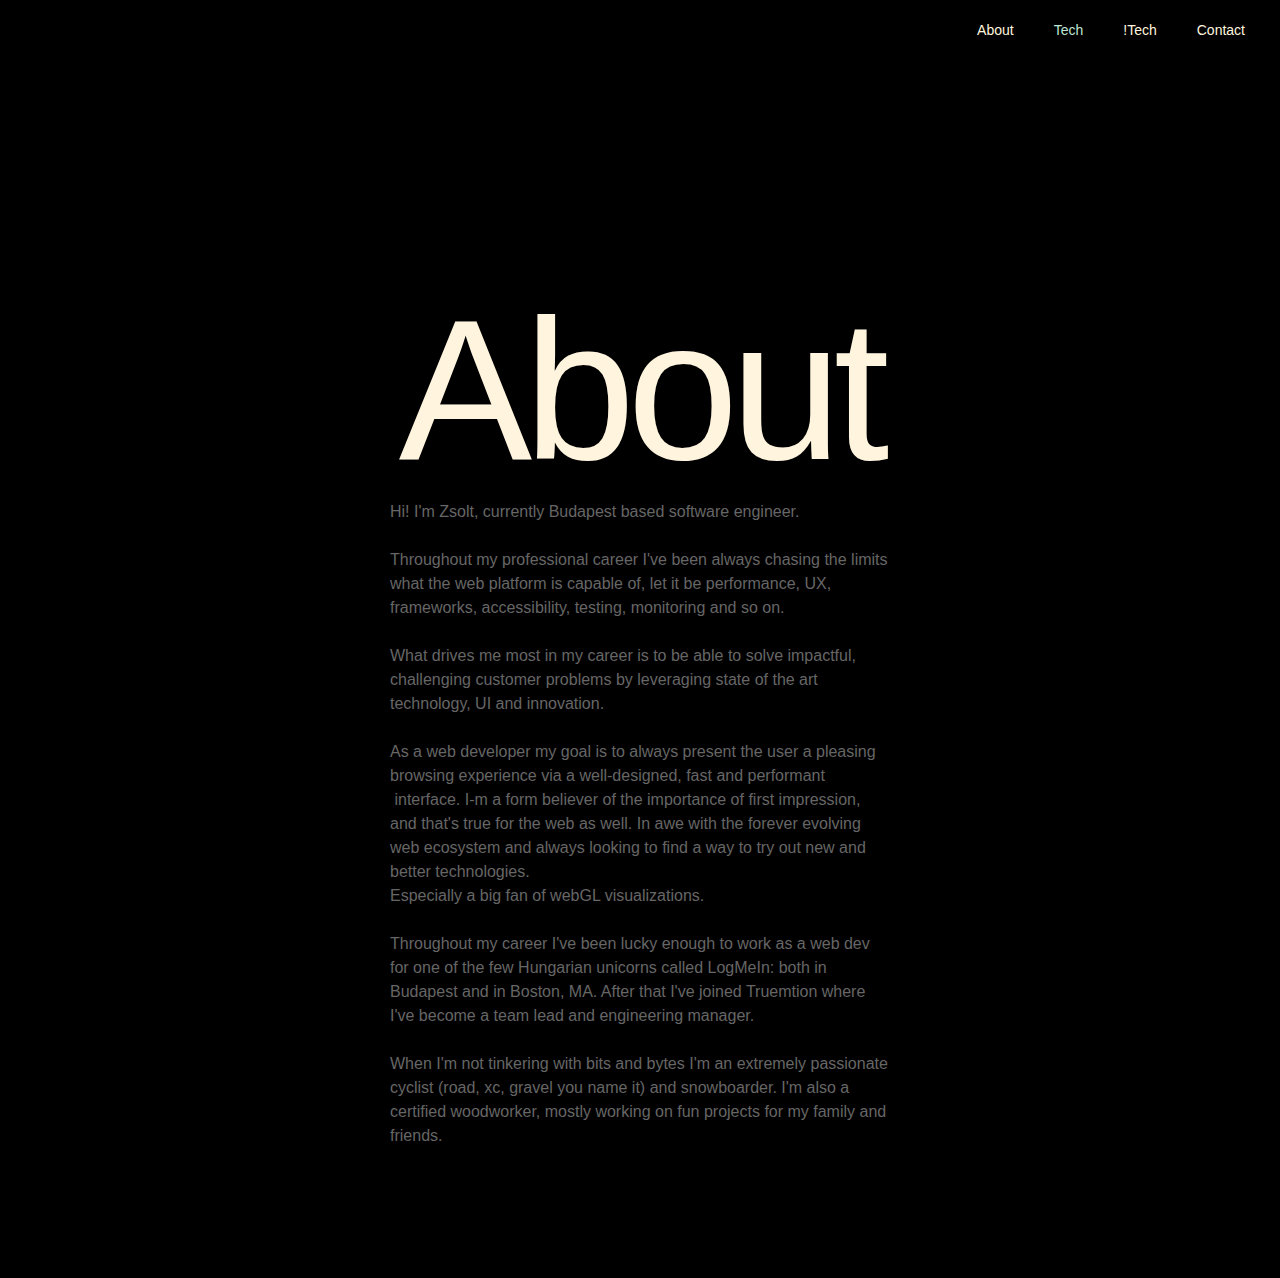
==== about.html @ 5cfe5248 "content" ====
<!DOCTYPE html>
<!-- This site was created in Webflow. https://webflow.com -->
<!-- Last Published: Mon Nov 04 2024 14:05:42 GMT+0000 (Coordinated Universal Time) -->
<html data-wf-domain="zsolts-black-personal-site.webflow.io" data-wf-page="67276e4643da26bbce2de077"
    data-wf-site="67265bb2a36089913574e740" data-wf-status="1">

<head>
    <meta charset="utf-8" />
    <title>About</title>
    <meta content="About" property="og:title" />
    <meta content="About" property="twitter:title" />
    <meta content="width=device-width, initial-scale=1" name="viewport" />
    <meta content="Webflow" name="generator" />
    <link
        href="theme.css"
        rel="stylesheet" type="text/css" />
    <link href="https://fonts.googleapis.com" rel="preconnect" />
    <link href="https://fonts.gstatic.com" rel="preconnect" crossorigin="anonymous" />
    <script src="https://ajax.googleapis.com/ajax/libs/webfont/1.6.26/webfont.js" type="text/javascript"></script>
    <script type="text/javascript">
        WebFont.load({
            google: {
                families: ["Inconsolata:400,700", "Inter Tight:300,regular,500,600"]
            }
        });
    </script>
    <script type="text/javascript">
        !function (o, c) {
            var n = c.documentElement
                , t = " w-mod-";
            n.className += t + "js",
                ("ontouchstart" in o || o.DocumentTouch && c instanceof DocumentTouch) && (n.className += t + "touch")
        }(window, document);
    </script>
    <link href="https://cdn.prod.website-files.com/img/favicon.ico" rel="shortcut icon" type="image/x-icon" />
    <link href="https://cdn.prod.website-files.com/img/webclip.png" rel="apple-touch-icon" />
</head>

<body>
    <div data-animation="default" data-collapse="medium" data-duration="400" data-easing="ease" data-easing2="ease" role="banner" class="navbar w-nav"><div class="container-2 w-container"><nav role="navigation" class="w-nav-menu"><a href="#" data-w-id="566cbe92-9543-9ced-d136-b5803b75e22c" class="nav-link w-nav-link" style="max-width: 1410px;">About</a><a href="/tech" aria-current="page" class="nav-link-2 w-nav-link w--current" style="max-width: 1410px;">Tech</a><a href="#" class="nav-link-3 w-nav-link" style="max-width: 1410px;">!Tech</a><a href="#" class="nav-link-3 w-nav-link" style="max-width: 1410px;">Contact</a></nav><div class="w-nav-button" style="-webkit-user-select: text;" aria-label="menu" role="button" tabindex="0" aria-controls="w-nav-overlay-0" aria-haspopup="menu" aria-expanded="false"><div class="w-icon-nav-menu"></div></div><a href="#" class="brand w-nav-brand"><img src="https://cdn.prod.website-files.com/67265bb2a36089913574e740/672b4b4c0e4aa3471f6d81cc_logo_tr_4.png" loading="lazy" alt="" class="image"></a></div><div class="w-nav-overlay" data-wf-ignore="" id="w-nav-overlay-0"></div></div>
    <section class="section"><div class="w-layout-blockcontainer w-container"><div class="sectionbg"><img src="https://cdn.prod.website-files.com/67265bb2a36089913574e740/672ddfc031fd93759e550e2f_me1.jpg" loading="lazy" width="627" sizes="(max-width: 767px) 100vw, 627px" alt="" srcset="https://cdn.prod.website-files.com/67265bb2a36089913574e740/672ddfc031fd93759e550e2f_me1-p-500.jpg 500w, https://cdn.prod.website-files.com/67265bb2a36089913574e740/672ddfc031fd93759e550e2f_me1-p-800.jpg 800w, https://cdn.prod.website-files.com/67265bb2a36089913574e740/672ddfc031fd93759e550e2f_me1-p-1080.jpg 1080w, https://cdn.prod.website-files.com/67265bb2a36089913574e740/672ddfc031fd93759e550e2f_me1-p-1600.jpg 1600w, https://cdn.prod.website-files.com/67265bb2a36089913574e740/672ddfc031fd93759e550e2f_me1-p-2000.jpg 2000w, https://cdn.prod.website-files.com/67265bb2a36089913574e740/672ddfc031fd93759e550e2f_me1.jpg 2188w" class="image-2"></div></div><h1 class="heading-4">About </h1><div class="w-layout-blockcontainer container-3 w-container"><p class="techdesc wide">Hi! I'm Zsolt, currently Budapest based software engineer.<br><br>Throughout my professional career I've been always chasing the limits what the web platform is capable of, let it be performance, UX, frameworks, accessibility, testing, monitoring and so on. <br><br>What drives me most in my career is to be able to solve impactful, challenging customer problems by leveraging state of the art technology, UI and innovation. <br><br>As a web developer my goal is to always present the user a pleasing browsing experience via a well-designed, fast and performant &nbsp;interface. I-m a form believer of the importance of first impression, and that's true for the web as well. In awe with the forever evolving web ecosystem and always looking to find a way to try out new and better technologies.<br><span>Especially a big fan of webGL visualizations.</span><br><br>Throughout my career I've been lucky enough to work as a web dev for one of the few Hungarian unicorns called LogMeIn: both in Budapest and in Boston, MA. After that I've joined Truemtion where I've become a team lead and engineering manager. <br><br>When I'm not tinkering with bits and bytes I'm an extremely passionate cyclist (road, xc, gravel you name it) and snowboarder. I'm also a certified woodworker, mostly working on fun projects for my family and friends.</p></div></section>
    <script src="https://d3e54v103j8qbb.cloudfront.net/js/jquery-3.5.1.min.dc5e7f18c8.js?site=67265bb2a36089913574e740"
        type="text/javascript" integrity="sha256-9/aliU8dGd2tb6OSsuzixeV4y/faTqgFtohetphbbj0="
        crossorigin="anonymous"></script>
    <script src="https://cdn.prod.website-files.com/67265bb2a36089913574e740/js/webflow.f85502bcb.js"
        type="text/javascript"></script>
</body>
<style>
    .w-webflow-badge {
        display: None !important;
        visibility: hidden !important;
    }
</style>

</html>
---- theme.css ----
html {
  -webkit-text-size-adjust: 100%;
  -ms-text-size-adjust: 100%;
  font-family: sans-serif;
}

body {
  margin: 0;
}

article, aside, details, figcaption, figure, footer, header, hgroup, main, menu, nav, section, summary {
  display: block;
}

audio, canvas, progress, video {
  vertical-align: baseline;
  display: inline-block;
}

audio:not([controls]) {
  height: 0;
  display: none;
}

[hidden], template {
  display: none;
}

a {
  background-color: #0000;
}

a:active, a:hover {
  outline: 0;
}

abbr[title] {
  border-bottom: 1px dotted;
}

b, strong {
  font-weight: bold;
}

dfn {
  font-style: italic;
}

h1 {
  margin: .67em 0;
  font-size: 2em;
}

mark {
  color: #000;
  background: #ff0;
}

small {
  font-size: 80%;
}

sub, sup {
  vertical-align: baseline;
  font-size: 75%;
  line-height: 0;
  position: relative;
}

sup {
  top: -.5em;
}

sub {
  bottom: -.25em;
}

img {
  border: 0;
}

svg:not(:root) {
  overflow: hidden;
}

hr {
  box-sizing: content-box;
  height: 0;
}

pre {
  overflow: auto;
}

code, kbd, pre, samp {
  font-family: monospace;
  font-size: 1em;
}

button, input, optgroup, select, textarea {
  color: inherit;
  font: inherit;
  margin: 0;
}

button {
  overflow: visible;
}

button, select {
  text-transform: none;
}

button, html input[type="button"], input[type="reset"] {
  -webkit-appearance: button;
  cursor: pointer;
}

button[disabled], html input[disabled] {
  cursor: default;
}

button::-moz-focus-inner, input::-moz-focus-inner {
  border: 0;
  padding: 0;
}

input {
  line-height: normal;
}

input[type="checkbox"], input[type="radio"] {
  box-sizing: border-box;
  padding: 0;
}

input[type="number"]::-webkit-inner-spin-button, input[type="number"]::-webkit-outer-spin-button {
  height: auto;
}

input[type="search"] {
  -webkit-appearance: none;
}

input[type="search"]::-webkit-search-cancel-button, input[type="search"]::-webkit-search-decoration {
  -webkit-appearance: none;
}

legend {
  border: 0;
  padding: 0;
}

textarea {
  overflow: auto;
}

optgroup {
  font-weight: bold;
}

table {
  border-collapse: collapse;
  border-spacing: 0;
}

td, th {
  padding: 0;
}

@font-face {
  font-family: webflow-icons;
  src: url("[data-uri]") format("truetype");
  font-weight: normal;
  font-style: normal;
}

[class^="w-icon-"], [class*=" w-icon-"] {
  speak: none;
  font-variant: normal;
  text-transform: none;
  -webkit-font-smoothing: antialiased;
  -moz-osx-font-smoothing: grayscale;
  font-style: normal;
  font-weight: normal;
  line-height: 1;
  font-family: webflow-icons !important;
}

.w-icon-slider-right:before {
  content: "";
}

.w-icon-slider-left:before {
  content: "";
}

.w-icon-nav-menu:before {
  content: "";
}

.w-icon-arrow-down:before, .w-icon-dropdown-toggle:before {
  content: "";
}

.w-icon-file-upload-remove:before {
  content: "";
}

.w-icon-file-upload-icon:before {
  content: "";
}

* {
  box-sizing: border-box;
}

html {
  height: 100%;
}

body {
  color: #333;
  background-color: #fff;
  min-height: 100%;
  margin: 0;
  font-family: Arial, sans-serif;
  font-size: 14px;
  line-height: 20px;
}

img {
  vertical-align: middle;
  max-width: 100%;
  display: inline-block;
}

html.w-mod-touch * {
  background-attachment: scroll !important;
}

.w-block {
  display: block;
}

.w-inline-block {
  max-width: 100%;
  display: inline-block;
}

.w-clearfix:before, .w-clearfix:after {
  content: " ";
  grid-area: 1 / 1 / 2 / 2;
  display: table;
}

.w-clearfix:after {
  clear: both;
}

.w-hidden {
  display: none;
}

.w-button {
  color: #fff;
  line-height: inherit;
  cursor: pointer;
  background-color: #3898ec;
  border: 0;
  border-radius: 0;
  padding: 9px 15px;
  text-decoration: none;
  display: inline-block;
}

input.w-button {
  -webkit-appearance: button;
}

html[data-w-dynpage] [data-w-cloak] {
  color: #0000 !important;
}

.w-code-block {
  margin: unset;
}

pre.w-code-block code {
  all: inherit;
}

.w-optimization {
  display: contents;
}

.w-webflow-badge, .w-webflow-badge * {
  z-index: auto;
  visibility: visible;
  box-sizing: border-box;
  float: none;
  clear: none;
  box-shadow: none;
  opacity: 1;
  direction: ltr;
  font-family: inherit;
  font-weight: inherit;
  color: inherit;
  font-size: inherit;
  line-height: inherit;
  font-style: inherit;
  font-variant: inherit;
  text-align: inherit;
  letter-spacing: inherit;
  -webkit-text-decoration: inherit;
  text-decoration: inherit;
  text-indent: 0;
  text-transform: inherit;
  text-shadow: none;
  font-smoothing: auto;
  vertical-align: baseline;
  cursor: inherit;
  white-space: inherit;
  word-break: normal;
  word-spacing: normal;
  word-wrap: normal;
  background: none;
  border: 0 #0000;
  border-radius: 0;
  width: auto;
  min-width: 0;
  max-width: none;
  height: auto;
  min-height: 0;
  max-height: none;
  margin: 0;
  padding: 0;
  list-style-type: disc;
  transition: none;
  display: block;
  position: static;
  inset: auto;
  overflow: visible;
  transform: none;
}

.w-webflow-badge {
  white-space: nowrap;
  cursor: pointer;
  box-shadow: 0 0 0 1px #0000001a, 0 1px 3px #0000001a;
  visibility: visible !important;
  z-index: 2147483647 !important;
  color: #aaadb0 !important;
  opacity: 1 !important;
  background-color: #fff !important;
  border-radius: 3px !important;
  width: auto !important;
  height: auto !important;
  margin: 0 !important;
  padding: 6px !important;
  font-size: 12px !important;
  line-height: 14px !important;
  text-decoration: none !important;
  display: inline-block !important;
  position: fixed !important;
  inset: auto 12px 12px auto !important;
  overflow: visible !important;
  transform: none !important;
}

.w-webflow-badge > img {
  visibility: visible !important;
  opacity: 1 !important;
  vertical-align: middle !important;
  display: inline-block !important;
}

h1, h2, h3, h4, h5, h6 {
  margin-bottom: 10px;
  font-weight: bold;
}

h1 {
  margin-top: 20px;
  font-size: 38px;
  line-height: 44px;
}

h2 {
  margin-top: 20px;
  font-size: 32px;
  line-height: 36px;
}

h3 {
  margin-top: 20px;
  font-size: 24px;
  line-height: 30px;
}

h4 {
  margin-top: 10px;
  font-size: 18px;
  line-height: 24px;
}

h5 {
  margin-top: 10px;
  font-size: 14px;
  line-height: 20px;
}

h6 {
  margin-top: 10px;
  font-size: 12px;
  line-height: 18px;
}

p {
  margin-top: 0;
  margin-bottom: 10px;
}

blockquote {
  border-left: 5px solid #e2e2e2;
  margin: 0 0 10px;
  padding: 10px 20px;
  font-size: 18px;
  line-height: 22px;
}

figure {
  margin: 0 0 10px;
}

figcaption {
  text-align: center;
  margin-top: 5px;
}

ul, ol {
  margin-top: 0;
  margin-bottom: 10px;
  padding-left: 40px;
}

.w-list-unstyled {
  padding-left: 0;
  list-style: none;
}

.w-embed:before, .w-embed:after {
  content: " ";
  grid-area: 1 / 1 / 2 / 2;
  display: table;
}

.w-embed:after {
  clear: both;
}

.w-video {
  width: 100%;
  padding: 0;
  position: relative;
}

.w-video iframe, .w-video object, .w-video embed {
  border: none;
  width: 100%;
  height: 100%;
  position: absolute;
  top: 0;
  left: 0;
}

fieldset {
  border: 0;
  margin: 0;
  padding: 0;
}

button, [type="button"], [type="reset"] {
  cursor: pointer;
  -webkit-appearance: button;
  border: 0;
}

.w-form {
  margin: 0 0 15px;
}

.w-form-done {
  text-align: center;
  background-color: #ddd;
  padding: 20px;
  display: none;
}

.w-form-fail {
  background-color: #ffdede;
  margin-top: 10px;
  padding: 10px;
  display: none;
}

label {
  margin-bottom: 5px;
  font-weight: bold;
  display: block;
}

.w-input, .w-select {
  color: #333;
  vertical-align: middle;
  background-color: #fff;
  border: 1px solid #ccc;
  width: 100%;
  height: 38px;
  margin-bottom: 10px;
  padding: 8px 12px;
  font-size: 14px;
  line-height: 1.42857;
  display: block;
}

.w-input::placeholder, .w-select::placeholder {
  color: #999;
}

.w-input:focus, .w-select:focus {
  border-color: #3898ec;
  outline: 0;
}

.w-input[disabled], .w-select[disabled], .w-input[readonly], .w-select[readonly], fieldset[disabled] .w-input, fieldset[disabled] .w-select {
  cursor: not-allowed;
}

.w-input[disabled]:not(.w-input-disabled), .w-select[disabled]:not(.w-input-disabled), .w-input[readonly], .w-select[readonly], fieldset[disabled]:not(.w-input-disabled) .w-input, fieldset[disabled]:not(.w-input-disabled) .w-select {
  background-color: #eee;
}

textarea.w-input, textarea.w-select {
  height: auto;
}

.w-select {
  background-color: #f3f3f3;
}

.w-select[multiple] {
  height: auto;
}

.w-form-label {
  cursor: pointer;
  margin-bottom: 0;
  font-weight: normal;
  display: inline-block;
}

.w-radio {
  margin-bottom: 5px;
  padding-left: 20px;
  display: block;
}

.w-radio:before, .w-radio:after {
  content: " ";
  grid-area: 1 / 1 / 2 / 2;
  display: table;
}

.w-radio:after {
  clear: both;
}

.w-radio-input {
  float: left;
  margin: 3px 0 0 -20px;
  line-height: normal;
}

.w-file-upload {
  margin-bottom: 10px;
  display: block;
}

.w-file-upload-input {
  opacity: 0;
  z-index: -100;
  width: .1px;
  height: .1px;
  position: absolute;
  overflow: hidden;
}

.w-file-upload-default, .w-file-upload-uploading, .w-file-upload-success {
  color: #333;
  display: inline-block;
}

.w-file-upload-error {
  margin-top: 10px;
  display: block;
}

.w-file-upload-default.w-hidden, .w-file-upload-uploading.w-hidden, .w-file-upload-error.w-hidden, .w-file-upload-success.w-hidden {
  display: none;
}

.w-file-upload-uploading-btn {
  cursor: pointer;
  background-color: #fafafa;
  border: 1px solid #ccc;
  margin: 0;
  padding: 8px 12px;
  font-size: 14px;
  font-weight: normal;
  display: flex;
}

.w-file-upload-file {
  background-color: #fafafa;
  border: 1px solid #ccc;
  flex-grow: 1;
  justify-content: space-between;
  margin: 0;
  padding: 8px 9px 8px 11px;
  display: flex;
}

.w-file-upload-file-name {
  font-size: 14px;
  font-weight: normal;
  display: block;
}

.w-file-remove-link {
  cursor: pointer;
  width: auto;
  height: auto;
  margin-top: 3px;
  margin-left: 10px;
  padding: 3px;
  display: block;
}

.w-icon-file-upload-remove {
  margin: auto;
  font-size: 10px;
}

.w-file-upload-error-msg {
  color: #ea384c;
  padding: 2px 0;
  display: inline-block;
}

.w-file-upload-info {
  padding: 0 12px;
  line-height: 38px;
  display: inline-block;
}

.w-file-upload-label {
  cursor: pointer;
  background-color: #fafafa;
  border: 1px solid #ccc;
  margin: 0;
  padding: 8px 12px;
  font-size: 14px;
  font-weight: normal;
  display: inline-block;
}

.w-icon-file-upload-icon, .w-icon-file-upload-uploading {
  width: 20px;
  margin-right: 8px;
  display: inline-block;
}

.w-icon-file-upload-uploading {
  height: 20px;
}

.w-container {
  max-width: 940px;
  margin-left: auto;
  margin-right: auto;
}

.w-container:before, .w-container:after {
  content: " ";
  grid-area: 1 / 1 / 2 / 2;
  display: table;
}

.w-container:after {
  clear: both;
}

.w-container .w-row {
  margin-left: -10px;
  margin-right: -10px;
}

.w-row:before, .w-row:after {
  content: " ";
  grid-area: 1 / 1 / 2 / 2;
  display: table;
}

.w-row:after {
  clear: both;
}

.w-row .w-row {
  margin-left: 0;
  margin-right: 0;
}

.w-col {
  float: left;
  width: 100%;
  min-height: 1px;
  padding-left: 10px;
  padding-right: 10px;
  position: relative;
}

.w-col .w-col {
  padding-left: 0;
  padding-right: 0;
}

.w-col-1 {
  width: 8.33333%;
}

.w-col-2 {
  width: 16.6667%;
}

.w-col-3 {
  width: 25%;
}

.w-col-4 {
  width: 33.3333%;
}

.w-col-5 {
  width: 41.6667%;
}

.w-col-6 {
  width: 50%;
}

.w-col-7 {
  width: 58.3333%;
}

.w-col-8 {
  width: 66.6667%;
}

.w-col-9 {
  width: 75%;
}

.w-col-10 {
  width: 83.3333%;
}

.w-col-11 {
  width: 91.6667%;
}

.w-col-12 {
  width: 100%;
}

.w-hidden-main {
  display: none !important;
}

@media screen and (max-width: 991px) {
  .w-container {
    max-width: 728px;
  }

  .w-hidden-main {
    display: inherit !important;
  }

  .w-hidden-medium {
    display: none !important;
  }

  .w-col-medium-1 {
    width: 8.33333%;
  }

  .w-col-medium-2 {
    width: 16.6667%;
  }

  .w-col-medium-3 {
    width: 25%;
  }

  .w-col-medium-4 {
    width: 33.3333%;
  }

  .w-col-medium-5 {
    width: 41.6667%;
  }

  .w-col-medium-6 {
    width: 50%;
  }

  .w-col-medium-7 {
    width: 58.3333%;
  }

  .w-col-medium-8 {
    width: 66.6667%;
  }

  .w-col-medium-9 {
    width: 75%;
  }

  .w-col-medium-10 {
    width: 83.3333%;
  }

  .w-col-medium-11 {
    width: 91.6667%;
  }

  .w-col-medium-12 {
    width: 100%;
  }

  .w-col-stack {
    width: 100%;
    left: auto;
    right: auto;
  }
}

@media screen and (max-width: 767px) {
  .w-hidden-main, .w-hidden-medium {
    display: inherit !important;
  }

  .w-hidden-small {
    display: none !important;
  }

  .w-row, .w-container .w-row {
    margin-left: 0;
    margin-right: 0;
  }

  .w-col {
    width: 100%;
    left: auto;
    right: auto;
  }

  .w-col-small-1 {
    width: 8.33333%;
  }

  .w-col-small-2 {
    width: 16.6667%;
  }

  .w-col-small-3 {
    width: 25%;
  }

  .w-col-small-4 {
    width: 33.3333%;
  }

  .w-col-small-5 {
    width: 41.6667%;
  }

  .w-col-small-6 {
    width: 50%;
  }

  .w-col-small-7 {
    width: 58.3333%;
  }

  .w-col-small-8 {
    width: 66.6667%;
  }

  .w-col-small-9 {
    width: 75%;
  }

  .w-col-small-10 {
    width: 83.3333%;
  }

  .w-col-small-11 {
    width: 91.6667%;
  }

  .w-col-small-12 {
    width: 100%;
  }
}

@media screen and (max-width: 479px) {
  .w-container {
    max-width: none;
  }

  .w-hidden-main, .w-hidden-medium, .w-hidden-small {
    display: inherit !important;
  }

  .w-hidden-tiny {
    display: none !important;
  }

  .w-col {
    width: 100%;
  }

  .w-col-tiny-1 {
    width: 8.33333%;
  }

  .w-col-tiny-2 {
    width: 16.6667%;
  }

  .w-col-tiny-3 {
    width: 25%;
  }

  .w-col-tiny-4 {
    width: 33.3333%;
  }

  .w-col-tiny-5 {
    width: 41.6667%;
  }

  .w-col-tiny-6 {
    width: 50%;
  }

  .w-col-tiny-7 {
    width: 58.3333%;
  }

  .w-col-tiny-8 {
    width: 66.6667%;
  }

  .w-col-tiny-9 {
    width: 75%;
  }

  .w-col-tiny-10 {
    width: 83.3333%;
  }

  .w-col-tiny-11 {
    width: 91.6667%;
  }

  .w-col-tiny-12 {
    width: 100%;
  }
}

.w-widget {
  position: relative;
}

.w-widget-map {
  width: 100%;
  height: 400px;
}

.w-widget-map label {
  width: auto;
  display: inline;
}

.w-widget-map img {
  max-width: inherit;
}

.w-widget-map .gm-style-iw {
  text-align: center;
}

.w-widget-map .gm-style-iw > button {
  display: none !important;
}

.w-widget-twitter {
  overflow: hidden;
}

.w-widget-twitter-count-shim {
  vertical-align: top;
  text-align: center;
  background: #fff;
  border: 1px solid #758696;
  border-radius: 3px;
  width: 28px;
  height: 20px;
  display: inline-block;
  position: relative;
}

.w-widget-twitter-count-shim * {
  pointer-events: none;
  -webkit-user-select: none;
  user-select: none;
}

.w-widget-twitter-count-shim .w-widget-twitter-count-inner {
  text-align: center;
  color: #999;
  font-family: serif;
  font-size: 15px;
  line-height: 12px;
  position: relative;
}

.w-widget-twitter-count-shim .w-widget-twitter-count-clear {
  display: block;
  position: relative;
}

.w-widget-twitter-count-shim.w--large {
  width: 36px;
  height: 28px;
}

.w-widget-twitter-count-shim.w--large .w-widget-twitter-count-inner {
  font-size: 18px;
  line-height: 18px;
}

.w-widget-twitter-count-shim:not(.w--vertical) {
  margin-left: 5px;
  margin-right: 8px;
}

.w-widget-twitter-count-shim:not(.w--vertical).w--large {
  margin-left: 6px;
}

.w-widget-twitter-count-shim:not(.w--vertical):before, .w-widget-twitter-count-shim:not(.w--vertical):after {
  content: " ";
  pointer-events: none;
  border: solid #0000;
  width: 0;
  height: 0;
  position: absolute;
  top: 50%;
  left: 0;
}

.w-widget-twitter-count-shim:not(.w--vertical):before {
  border-width: 4px;
  border-color: #75869600 #5d6c7b #75869600 #75869600;
  margin-top: -4px;
  margin-left: -9px;
}

.w-widget-twitter-count-shim:not(.w--vertical).w--large:before {
  border-width: 5px;
  margin-top: -5px;
  margin-left: -10px;
}

.w-widget-twitter-count-shim:not(.w--vertical):after {
  border-width: 4px;
  border-color: #fff0 #fff #fff0 #fff0;
  margin-top: -4px;
  margin-left: -8px;
}

.w-widget-twitter-count-shim:not(.w--vertical).w--large:after {
  border-width: 5px;
  margin-top: -5px;
  margin-left: -9px;
}

.w-widget-twitter-count-shim.w--vertical {
  width: 61px;
  height: 33px;
  margin-bottom: 8px;
}

.w-widget-twitter-count-shim.w--vertical:before, .w-widget-twitter-count-shim.w--vertical:after {
  content: " ";
  pointer-events: none;
  border: solid #0000;
  width: 0;
  height: 0;
  position: absolute;
  top: 100%;
  left: 50%;
}

.w-widget-twitter-count-shim.w--vertical:before {
  border-width: 5px;
  border-color: #5d6c7b #75869600 #75869600;
  margin-left: -5px;
}

.w-widget-twitter-count-shim.w--vertical:after {
  border-width: 4px;
  border-color: #fff #fff0 #fff0;
  margin-left: -4px;
}

.w-widget-twitter-count-shim.w--vertical .w-widget-twitter-count-inner {
  font-size: 18px;
  line-height: 22px;
}

.w-widget-twitter-count-shim.w--vertical.w--large {
  width: 76px;
}

.w-background-video {
  color: #fff;
  height: 500px;
  position: relative;
  overflow: hidden;
}

.w-background-video > video {
  object-fit: cover;
  z-index: -100;
  background-position: 50%;
  background-size: cover;
  width: 100%;
  height: 100%;
  margin: auto;
  position: absolute;
  inset: -100%;
}

.w-background-video > video::-webkit-media-controls-start-playback-button {
  -webkit-appearance: none;
  display: none !important;
}

.w-background-video--control {
  background-color: #0000;
  padding: 0;
  position: absolute;
  bottom: 1em;
  right: 1em;
}

.w-background-video--control > [hidden] {
  display: none !important;
}

.w-slider {
  text-align: center;
  clear: both;
  -webkit-tap-highlight-color: #0000;
  tap-highlight-color: #0000;
  background: #ddd;
  height: 300px;
  position: relative;
}

.w-slider-mask {
  z-index: 1;
  white-space: nowrap;
  height: 100%;
  display: block;
  position: relative;
  left: 0;
  right: 0;
  overflow: hidden;
}

.w-slide {
  vertical-align: top;
  white-space: normal;
  text-align: left;
  width: 100%;
  height: 100%;
  display: inline-block;
  position: relative;
}

.w-slider-nav {
  z-index: 2;
  text-align: center;
  -webkit-tap-highlight-color: #0000;
  tap-highlight-color: #0000;
  height: 40px;
  margin: auto;
  padding-top: 10px;
  position: absolute;
  inset: auto 0 0;
}

.w-slider-nav.w-round > div {
  border-radius: 100%;
}

.w-slider-nav.w-num > div {
  font-size: inherit;
  line-height: inherit;
  width: auto;
  height: auto;
  padding: .2em .5em;
}

.w-slider-nav.w-shadow > div {
  box-shadow: 0 0 3px #3336;
}

.w-slider-nav-invert {
  color: #fff;
}

.w-slider-nav-invert > div {
  background-color: #2226;
}

.w-slider-nav-invert > div.w-active {
  background-color: #222;
}

.w-slider-dot {
  cursor: pointer;
  background-color: #fff6;
  width: 1em;
  height: 1em;
  margin: 0 3px .5em;
  transition: background-color .1s, color .1s;
  display: inline-block;
  position: relative;
}

.w-slider-dot.w-active {
  background-color: #fff;
}

.w-slider-dot:focus {
  outline: none;
  box-shadow: 0 0 0 2px #fff;
}

.w-slider-dot:focus.w-active {
  box-shadow: none;
}

.w-slider-arrow-left, .w-slider-arrow-right {
  cursor: pointer;
  color: #fff;
  -webkit-tap-highlight-color: #0000;
  tap-highlight-color: #0000;
  -webkit-user-select: none;
  user-select: none;
  width: 80px;
  margin: auto;
  font-size: 40px;
  position: absolute;
  inset: 0;
  overflow: hidden;
}

.w-slider-arrow-left [class^="w-icon-"], .w-slider-arrow-right [class^="w-icon-"], .w-slider-arrow-left [class*=" w-icon-"], .w-slider-arrow-right [class*=" w-icon-"] {
  position: absolute;
}

.w-slider-arrow-left:focus, .w-slider-arrow-right:focus {
  outline: 0;
}

.w-slider-arrow-left {
  z-index: 3;
  right: auto;
}

.w-slider-arrow-right {
  z-index: 4;
  left: auto;
}

.w-icon-slider-left, .w-icon-slider-right {
  width: 1em;
  height: 1em;
  margin: auto;
  inset: 0;
}

.w-slider-aria-label {
  clip: rect(0 0 0 0);
  border: 0;
  width: 1px;
  height: 1px;
  margin: -1px;
  padding: 0;
  position: absolute;
  overflow: hidden;
}

.w-slider-force-show {
  display: block !important;
}

.w-dropdown {
  text-align: left;
  z-index: 900;
  margin-left: auto;
  margin-right: auto;
  display: inline-block;
  position: relative;
}

.w-dropdown-btn, .w-dropdown-toggle, .w-dropdown-link {
  vertical-align: top;
  color: #222;
  text-align: left;
  white-space: nowrap;
  margin-left: auto;
  margin-right: auto;
  padding: 20px;
  text-decoration: none;
  position: relative;
}

.w-dropdown-toggle {
  -webkit-user-select: none;
  user-select: none;
  cursor: pointer;
  padding-right: 40px;
  display: inline-block;
}

.w-dropdown-toggle:focus {
  outline: 0;
}

.w-icon-dropdown-toggle {
  width: 1em;
  height: 1em;
  margin: auto 20px auto auto;
  position: absolute;
  top: 0;
  bottom: 0;
  right: 0;
}

.w-dropdown-list {
  background: #ddd;
  min-width: 100%;
  display: none;
  position: absolute;
}

.w-dropdown-list.w--open {
  display: block;
}

.w-dropdown-link {
  color: #222;
  padding: 10px 20px;
  display: block;
}

.w-dropdown-link.w--current {
  color: #0082f3;
}

.w-dropdown-link:focus {
  outline: 0;
}

@media screen and (max-width: 767px) {
  .w-nav-brand {
    padding-left: 10px;
  }
}

.w-lightbox-backdrop {
  cursor: auto;
  letter-spacing: normal;
  text-indent: 0;
  text-shadow: none;
  text-transform: none;
  visibility: visible;
  white-space: normal;
  word-break: normal;
  word-spacing: normal;
  word-wrap: normal;
  color: #fff;
  text-align: center;
  z-index: 2000;
  opacity: 0;
  -webkit-user-select: none;
  -moz-user-select: none;
  -webkit-tap-highlight-color: transparent;
  background: #000000e6;
  outline: 0;
  font-family: Helvetica Neue, Helvetica, Ubuntu, Segoe UI, Verdana, sans-serif;
  font-size: 17px;
  font-style: normal;
  font-weight: 300;
  line-height: 1.2;
  list-style: disc;
  position: fixed;
  inset: 0;
  -webkit-transform: translate(0);
}

.w-lightbox-backdrop, .w-lightbox-container {
  -webkit-overflow-scrolling: touch;
  height: 100%;
  overflow: auto;
}

.w-lightbox-content {
  height: 100vh;
  position: relative;
  overflow: hidden;
}

.w-lightbox-view {
  opacity: 0;
  width: 100vw;
  height: 100vh;
  position: absolute;
}

.w-lightbox-view:before {
  content: "";
  height: 100vh;
}

.w-lightbox-group, .w-lightbox-group .w-lightbox-view, .w-lightbox-group .w-lightbox-view:before {
  height: 86vh;
}

.w-lightbox-frame, .w-lightbox-view:before {
  vertical-align: middle;
  display: inline-block;
}

.w-lightbox-figure {
  margin: 0;
  position: relative;
}

.w-lightbox-group .w-lightbox-figure {
  cursor: pointer;
}

.w-lightbox-img {
  width: auto;
  max-width: none;
  height: auto;
}

.w-lightbox-image {
  float: none;
  max-width: 100vw;
  max-height: 100vh;
  display: block;
}

.w-lightbox-group .w-lightbox-image {
  max-height: 86vh;
}

.w-lightbox-caption {
  text-align: left;
  text-overflow: ellipsis;
  white-space: nowrap;
  background: #0006;
  padding: .5em 1em;
  position: absolute;
  bottom: 0;
  left: 0;
  right: 0;
  overflow: hidden;
}

.w-lightbox-embed {
  width: 100%;
  height: 100%;
  position: absolute;
  inset: 0;
}

.w-lightbox-control {
  cursor: pointer;
  background-position: center;
  background-repeat: no-repeat;
  background-size: 24px;
  width: 4em;
  transition: all .3s;
  position: absolute;
  top: 0;
}

.w-lightbox-left {
  background-image: url("[data-uri]");
  display: none;
  bottom: 0;
  left: 0;
}

.w-lightbox-right {
  background-image: url("[data-uri]");
  display: none;
  bottom: 0;
  right: 0;
}

.w-lightbox-close {
  background-image: url("[data-uri]");
  background-size: 18px;
  height: 2.6em;
  right: 0;
}

.w-lightbox-strip {
  white-space: nowrap;
  padding: 0 1vh;
  line-height: 0;
  position: absolute;
  bottom: 0;
  left: 0;
  right: 0;
  overflow: auto hidden;
}

.w-lightbox-item {
  box-sizing: content-box;
  cursor: pointer;
  width: 10vh;
  padding: 2vh 1vh;
  display: inline-block;
  -webkit-transform: translate3d(0, 0, 0);
}

.w-lightbox-active {
  opacity: .3;
}

.w-lightbox-thumbnail {
  background: #222;
  height: 10vh;
  position: relative;
  overflow: hidden;
}

.w-lightbox-thumbnail-image {
  position: absolute;
  top: 0;
  left: 0;
}

.w-lightbox-thumbnail .w-lightbox-tall {
  width: 100%;
  top: 50%;
  transform: translate(0, -50%);
}

.w-lightbox-thumbnail .w-lightbox-wide {
  height: 100%;
  left: 50%;
  transform: translate(-50%);
}

.w-lightbox-spinner {
  box-sizing: border-box;
  border: 5px solid #0006;
  border-radius: 50%;
  width: 40px;
  height: 40px;
  margin-top: -20px;
  margin-left: -20px;
  animation: .8s linear infinite spin;
  position: absolute;
  top: 50%;
  left: 50%;
}

.w-lightbox-spinner:after {
  content: "";
  border: 3px solid #0000;
  border-bottom-color: #fff;
  border-radius: 50%;
  position: absolute;
  inset: -4px;
}

.w-lightbox-hide {
  display: none;
}

.w-lightbox-noscroll {
  overflow: hidden;
}

@media (min-width: 768px) {
  .w-lightbox-content {
    height: 96vh;
    margin-top: 2vh;
  }

  .w-lightbox-view, .w-lightbox-view:before {
    height: 96vh;
  }

  .w-lightbox-group, .w-lightbox-group .w-lightbox-view, .w-lightbox-group .w-lightbox-view:before {
    height: 84vh;
  }

  .w-lightbox-image {
    max-width: 96vw;
    max-height: 96vh;
  }

  .w-lightbox-group .w-lightbox-image {
    max-width: 82.3vw;
    max-height: 84vh;
  }

  .w-lightbox-left, .w-lightbox-right {
    opacity: .5;
    display: block;
  }

  .w-lightbox-close {
    opacity: .8;
  }

  .w-lightbox-control:hover {
    opacity: 1;
  }
}

.w-lightbox-inactive, .w-lightbox-inactive:hover {
  opacity: 0;
}

.w-richtext:before, .w-richtext:after {
  content: " ";
  grid-area: 1 / 1 / 2 / 2;
  display: table;
}

.w-richtext:after {
  clear: both;
}

.w-richtext[contenteditable="true"]:before, .w-richtext[contenteditable="true"]:after {
  white-space: initial;
}

.w-richtext ol, .w-richtext ul {
  overflow: hidden;
}

.w-richtext .w-richtext-figure-selected.w-richtext-figure-type-video div:after, .w-richtext .w-richtext-figure-selected[data-rt-type="video"] div:after, .w-richtext .w-richtext-figure-selected.w-richtext-figure-type-image div, .w-richtext .w-richtext-figure-selected[data-rt-type="image"] div {
  outline: 2px solid #2895f7;
}

.w-richtext figure.w-richtext-figure-type-video > div:after, .w-richtext figure[data-rt-type="video"] > div:after {
  content: "";
  display: none;
  position: absolute;
  inset: 0;
}

.w-richtext figure {
  max-width: 60%;
  position: relative;
}

.w-richtext figure > div:before {
  cursor: default !important;
}

.w-richtext figure img {
  width: 100%;
}

.w-richtext figure figcaption.w-richtext-figcaption-placeholder {
  opacity: .6;
}

.w-richtext figure div {
  color: #0000;
  font-size: 0;
}

.w-richtext figure.w-richtext-figure-type-image, .w-richtext figure[data-rt-type="image"] {
  display: table;
}

.w-richtext figure.w-richtext-figure-type-image > div, .w-richtext figure[data-rt-type="image"] > div {
  display: inline-block;
}

.w-richtext figure.w-richtext-figure-type-image > figcaption, .w-richtext figure[data-rt-type="image"] > figcaption {
  caption-side: bottom;
  display: table-caption;
}

.w-richtext figure.w-richtext-figure-type-video, .w-richtext figure[data-rt-type="video"] {
  width: 60%;
  height: 0;
}

.w-richtext figure.w-richtext-figure-type-video iframe, .w-richtext figure[data-rt-type="video"] iframe {
  width: 100%;
  height: 100%;
  position: absolute;
  top: 0;
  left: 0;
}

.w-richtext figure.w-richtext-figure-type-video > div, .w-richtext figure[data-rt-type="video"] > div {
  width: 100%;
}

.w-richtext figure.w-richtext-align-center {
  clear: both;
  margin-left: auto;
  margin-right: auto;
}

.w-richtext figure.w-richtext-align-center.w-richtext-figure-type-image > div, .w-richtext figure.w-richtext-align-center[data-rt-type="image"] > div {
  max-width: 100%;
}

.w-richtext figure.w-richtext-align-normal {
  clear: both;
}

.w-richtext figure.w-richtext-align-fullwidth {
  text-align: center;
  clear: both;
  width: 100%;
  max-width: 100%;
  margin-left: auto;
  margin-right: auto;
  display: block;
}

.w-richtext figure.w-richtext-align-fullwidth > div {
  padding-bottom: inherit;
  display: inline-block;
}

.w-richtext figure.w-richtext-align-fullwidth > figcaption {
  display: block;
}

.w-richtext figure.w-richtext-align-floatleft {
  float: left;
  clear: none;
  margin-right: 15px;
}

.w-richtext figure.w-richtext-align-floatright {
  float: right;
  clear: none;
  margin-left: 15px;
}

.w-nav {
  z-index: 1000;
  background: #ddd;
  position: relative;
}

.w-nav:before, .w-nav:after {
  content: " ";
  grid-area: 1 / 1 / 2 / 2;
  display: table;
}

.w-nav:after {
  clear: both;
}

.w-nav-brand {
  float: left;
  color: #333;
  text-decoration: none;
  position: relative;
}

.w-nav-link {
  vertical-align: top;
  color: #222;
  text-align: left;
  margin-left: auto;
  margin-right: auto;
  padding: 20px;
  text-decoration: none;
  display: inline-block;
  position: relative;
}

.w-nav-link.w--current {
  color: #0082f3;
}

.w-nav-menu {
  float: right;
  position: relative;
}

[data-nav-menu-open] {
  text-align: center;
  background: #c8c8c8;
  min-width: 200px;
  position: absolute;
  top: 100%;
  left: 0;
  right: 0;
  overflow: visible;
  display: block !important;
}

.w--nav-link-open {
  display: block;
  position: relative;
}

.w-nav-overlay {
  width: 100%;
  display: none;
  position: absolute;
  top: 100%;
  left: 0;
  right: 0;
  overflow: hidden;
}

.w-nav-overlay [data-nav-menu-open] {
  top: 0;
}

.w-nav[data-animation="over-left"] .w-nav-overlay {
  width: auto;
}

.w-nav[data-animation="over-left"] .w-nav-overlay, .w-nav[data-animation="over-left"] [data-nav-menu-open] {
  z-index: 1;
  top: 0;
  right: auto;
}

.w-nav[data-animation="over-right"] .w-nav-overlay {
  width: auto;
}

.w-nav[data-animation="over-right"] .w-nav-overlay, .w-nav[data-animation="over-right"] [data-nav-menu-open] {
  z-index: 1;
  top: 0;
  left: auto;
}

.w-nav-button {
  float: right;
  cursor: pointer;
  -webkit-tap-highlight-color: #0000;
  tap-highlight-color: #0000;
  -webkit-user-select: none;
  user-select: none;
  padding: 18px;
  font-size: 24px;
  display: none;
  position: relative;
}

.w-nav-button:focus {
  outline: 0;
}

.w-nav-button.w--open {
  color: #fff;
  background-color: #c8c8c8;
}

.w-nav[data-collapse="all"] .w-nav-menu {
  display: none;
}

.w-nav[data-collapse="all"] .w-nav-button, .w--nav-dropdown-open, .w--nav-dropdown-toggle-open {
  display: block;
}

.w--nav-dropdown-list-open {
  position: static;
}

@media screen and (max-width: 991px) {
  .w-nav[data-collapse="medium"] .w-nav-menu {
    display: none;
  }

  .w-nav[data-collapse="medium"] .w-nav-button {
    display: block;
  }
}

@media screen and (max-width: 767px) {
  .w-nav[data-collapse="small"] .w-nav-menu {
    display: none;
  }

  .w-nav[data-collapse="small"] .w-nav-button {
    display: block;
  }

  .w-nav-brand {
    padding-left: 10px;
  }
}

@media screen and (max-width: 479px) {
  .w-nav[data-collapse="tiny"] .w-nav-menu {
    display: none;
  }

  .w-nav[data-collapse="tiny"] .w-nav-button {
    display: block;
  }
}

.w-tabs {
  position: relative;
}

.w-tabs:before, .w-tabs:after {
  content: " ";
  grid-area: 1 / 1 / 2 / 2;
  display: table;
}

.w-tabs:after {
  clear: both;
}

.w-tab-menu {
  position: relative;
}

.w-tab-link {
  vertical-align: top;
  text-align: left;
  cursor: pointer;
  color: #222;
  background-color: #ddd;
  padding: 9px 30px;
  text-decoration: none;
  display: inline-block;
  position: relative;
}

.w-tab-link.w--current {
  background-color: #c8c8c8;
}

.w-tab-link:focus {
  outline: 0;
}

.w-tab-content {
  display: block;
  position: relative;
  overflow: hidden;
}

.w-tab-pane {
  display: none;
  position: relative;
}

.w--tab-active {
  display: block;
}

@media screen and (max-width: 479px) {
  .w-tab-link {
    display: block;
  }
}

.w-ix-emptyfix:after {
  content: "";
}

@keyframes spin {
  0% {
    transform: rotate(0);
  }

  100% {
    transform: rotate(360deg);
  }
}

.w-dyn-empty {
  background-color: #ddd;
  padding: 10px;
}

.w-dyn-hide, .w-dyn-bind-empty, .w-condition-invisible {
  display: none !important;
}

.wf-layout-layout {
  display: grid;
}

.w-code-component > * {
  width: 100%;
  height: 100%;
  position: absolute;
  top: 0;
  left: 0;
}

:root {
  --primary-color: #fff5df;
  --grayu-200: #666;
  --gray-100: #393937;
  --secondary-color: #bde4d2;
  --black-300: #141414;
  --gray-300: #bdbdbd;
}

.w-layout-blockcontainer {
  max-width: 940px;
  margin-left: auto;
  margin-right: auto;
  display: block;
}

.w-layout-layout {
  grid-row-gap: 20px;
  grid-column-gap: 20px;
  grid-auto-columns: 1fr;
  justify-content: center;
  padding: 20px;
}

.w-layout-cell {
  flex-direction: column;
  justify-content: flex-start;
  align-items: flex-start;
  display: flex;
}

@media screen and (max-width: 991px) {
  .w-layout-blockcontainer {
    max-width: 728px;
  }
}

@media screen and (max-width: 767px) {
  .w-layout-blockcontainer {
    max-width: none;
  }
}

body {
  color: var(--primary-color);
  background-color: #000;
  font-family: Arial, Helvetica Neue, Helvetica, sans-serif;
  font-size: 14px;
  line-height: 20px;
}

h1 {
  letter-spacing: -8px;
  margin-top: 0;
  margin-bottom: 10px;
  font-family: Inter Tight, sans-serif;
  font-size: 200px;
  font-weight: 500;
  line-height: 100%;
}

h2 {
  letter-spacing: -2.46px;
  margin-top: 0;
  margin-bottom: 0;
  font-family: Inter Tight, sans-serif;
  font-size: 82px;
  font-weight: 500;
  line-height: 120%;
}

h3 {
  letter-spacing: -1.08px;
  margin-top: 20px;
  margin-bottom: 10px;
  font-family: Inter Tight, sans-serif;
  font-size: 54px;
  font-weight: 500;
  line-height: 130%;
}

h4 {
  letter-spacing: -.88px;
  margin-top: 10px;
  margin-bottom: 10px;
  font-family: Inter Tight, sans-serif;
  font-size: 44px;
  font-weight: 500;
  line-height: 140%;
}

h5 {
  margin-top: 10px;
  margin-bottom: 10px;
  font-family: Inter Tight, sans-serif;
  font-size: 24px;
  font-weight: 500;
  line-height: 140%;
}

p {
  color: var(--grayu-200);
  margin-bottom: 10px;
  font-family: Inter Tight, sans-serif;
  font-size: 16px;
  line-height: 150%;
}

a {
  text-decoration: underline;
}

.body {
  color: #fff5df;
  background-color: #000;
  font-family: Inconsolata, monospace;
  font-size: 16px;
}

.section {
  padding-top: 150px;
  padding-bottom: 120px;
}

.section.hero {
  padding-top: 321px;
  position: relative;
  overflow: hidden;
}

.section.backgrounded {
  padding-top: 0;
}

.container {
  max-width: 1410px;
  padding-left: 15px;
  padding-right: 15px;
}

.hero-wrapper {
  position: relative;
}

.hero-top-wrap {
  flex-flow: wrap;
  justify-content: space-between;
  align-items: flex-end;
  display: flex;
  position: relative;
}

.heading {
  color: var(--primary-color);
}

.hero-man-image {
  z-index: -1;
  border-radius: 120px;
  max-width: 400px;
  position: absolute;
  inset: -250px 15px auto auto;
}

.hero-title {
  letter-spacing: -8px;
  margin-top: 0;
  font-family: Inter Tight, sans-serif;
  font-size: 200px;
  font-weight: 500;
  line-height: 100%;
}

.hero-button-wrap {
  border: 1px solid #000;
  justify-content: center;
  align-items: center;
  margin-top: 38px;
  display: flex;
}

.hero-details-wrap {
  max-width: 502px;
}

.hero-details {
  font-family: Inter Tight, sans-serif;
  font-weight: 300;
}

.herotoptext {
  color: var(--gray-100);
  margin-bottom: 0;
  font-family: Montserrat, sans-serif;
  font-size: 60px;
  font-weight: 400;
}

.button {
  border: 1px solid var(--secondary-color);
  background-color: var(--secondary-color);
  color: var(--black-300);
  border-radius: 2px;
  margin-top: 18px;
  font-family: Inter Tight, sans-serif;
  font-weight: 400;
}

.button:hover {
  background-color: var(--black-300);
  color: var(--primary-color);
}

.button.outline {
  border: 2px solid var(--secondary-color);
  background-color: var(--black-300);
  color: var(--primary-color);
  border-radius: 5px;
  margin-left: 0;
  margin-right: 24px;
  padding: 15px 25px;
  font-family: Inter Tight, sans-serif;
  font-size: 16px;
  font-weight: 400;
  transition: color .2s, background-color .2s;
}

.button.outline:hover {
  background-color: var(--secondary-color);
  color: var(--black-300);
}

.navbar {
  background-color: #000;
}

.container-2 {
  grid-column-gap: 0px;
  grid-row-gap: 0px;
  color: var(--primary-color);
  flex-flow: row;
  justify-content: space-between;
  align-items: center;
  max-width: 1410px;
  padding-left: 15px;
  padding-right: 15px;
  display: block;
}

.nav-link, .nav-link-2 {
  color: var(--primary-color);
}

.nav-link-2.w--current {
  color: var(--secondary-color);
}

.nav-link-3 {
  color: var(--primary-color);
}

.brand {
  vertical-align: middle;
  justify-content: center;
  align-items: center;
  height: 60px;
  display: flex;
}

.heading-2 {
  font-family: Inter Tight, sans-serif;
}

.heading-3 {
  letter-spacing: -2.46px;
  margin-bottom: 25px;
  padding-top: 0;
}

.historywrapper {
  grid-column-gap: 50px;
  grid-row-gap: 50px;
  justify-content: flex-start;
  align-items: center;
  margin-bottom: 26px;
  margin-left: 5%;
  display: flex;
}

.historywrapper.pictured {
  margin-bottom: 60px;
}

.workdate {
  color: var(--grayu-200);
  font-family: Inter Tight, sans-serif;
  font-size: 16px;
  font-weight: 500;
  line-height: 150%;
}

.historydivider {
  background-color: var(--secondary-color);
  width: 2px;
  min-height: 116px;
}

.historydetails {
  width: 100%;
  max-width: 672px;
}

.heading-4 {
  text-align: center;
  margin-bottom: 0;
}

.workhistorywrapper {
  margin-top: 101px;
}

.heading-5 {
  margin-bottom: 54px;
}

.techdesc {
  max-width: 300px;
  margin-top: 10px;
}

.techdesc.wide {
  max-width: 500px;
}

.container-3 {
  justify-content: center;
  align-items: center;
  display: flex;
}

.image {
  vertical-align: middle;
  width: 70px;
  display: block;
}

.sectionbg {
  justify-content: center;
  align-items: center;
  margin-bottom: 40px;
  padding-top: 40px;
  display: flex;
}

.image-2 {
  opacity: 1;
}

.container-4 {
  text-align: center;
  flex-flow: column;
  justify-content: center;
  align-items: center;
  display: flex;
}

.quick-stack {
  grid-column-gap: 20px;
}

.link, .link-2, .link-3, .link-4, .link-5, .link-6 {
  color: var(--secondary-color);
}

.nav-menu {
  font-family: Inter, sans-serif;
  font-weight: 400;
}

@media screen and (max-width: 991px) {
  .hero-title {
    white-space: normal;
    overflow-wrap: normal;
  }

  .nav-menu {
    background-color: #000;
  }

  .menu-button {
    background-color: var(--black-300);
  }

  .menu-button.w--open {
    background-color: #000;
  }
}

@media screen and (max-width: 479px) {
  .section.hero {
    padding-top: 200px;
  }

  .hero-wrapper {
    padding-top: 100px;
  }

  .hero-title {
    font-size: 120px;
  }

  .herotoptext {
    font-size: 36px;
  }
}

#w-node-d72e9378-cfa3-f009-fabb-efcc3c5a89f7-ce2de077 {
  grid-template-rows: auto auto;
  grid-template-columns: 1fr .25fr 1fr;
}

#w-node-_4ac3c320-806d-10f0-2587-77bf0c0cefa7-ce2de077, #w-node-_0c207087-178d-4cdc-6690-a4e35c71bc1b-ce2de077 {
  grid-column: span 2 / span 2;
}
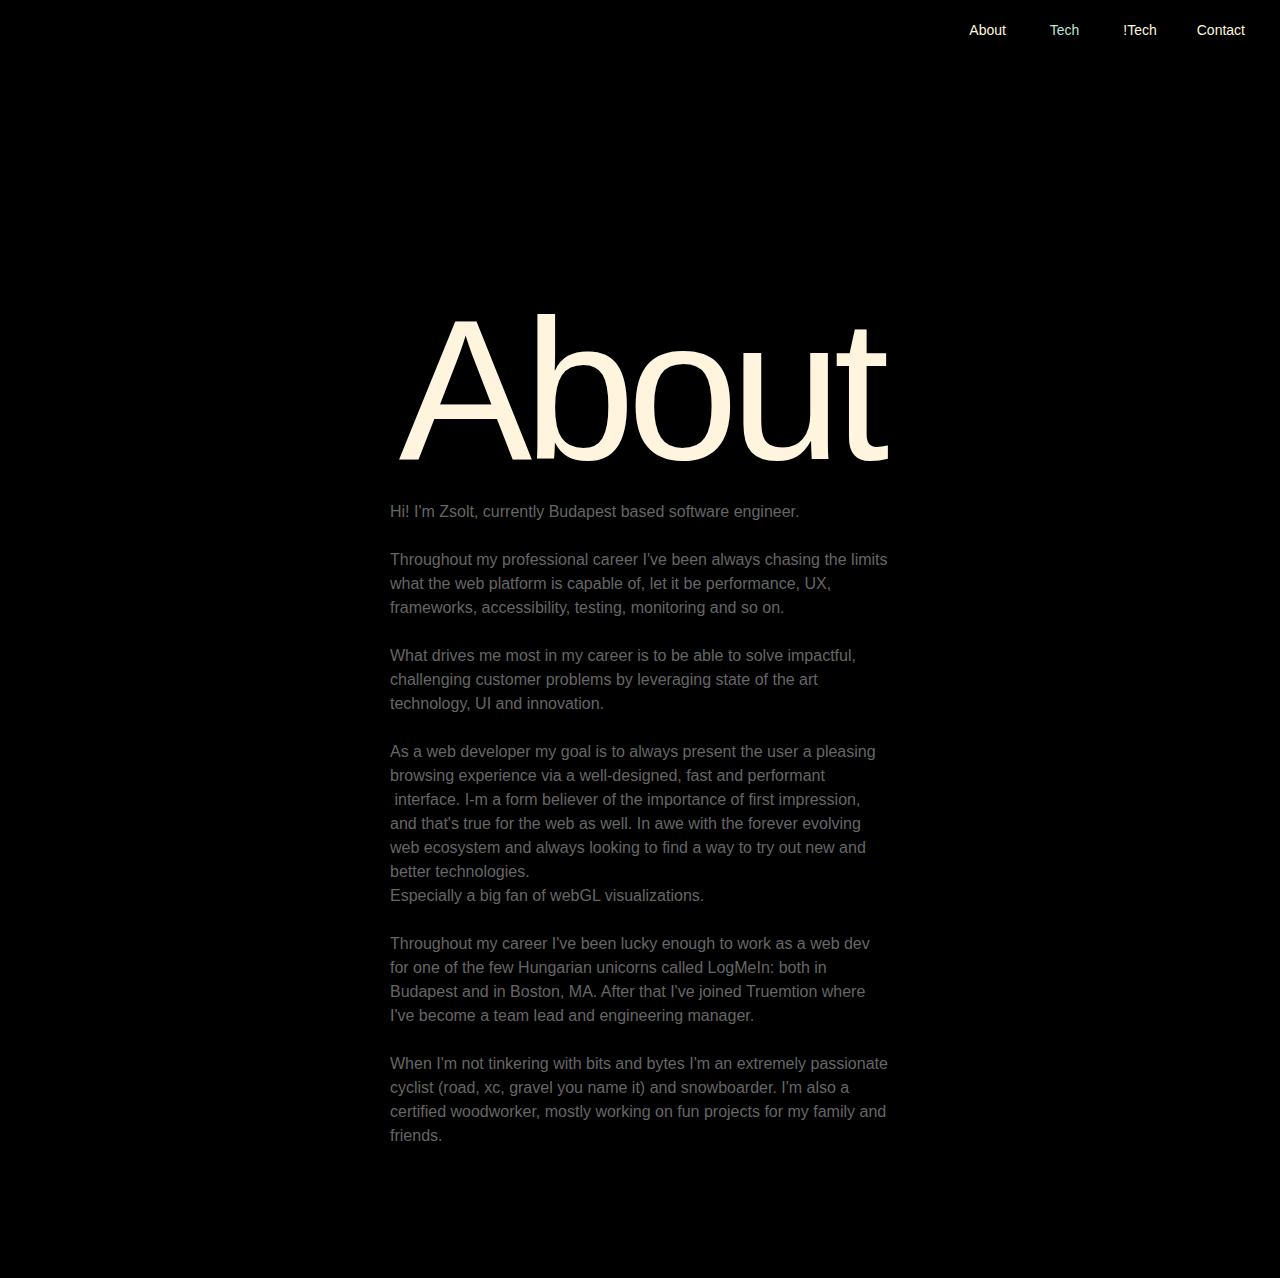
==== commit 3d4a2642: "navbar" ====
--- a/about.html
+++ b/about.html
@@ -37,7 +37,24 @@
 </head>
 
 <body>
-    <div data-animation="default" data-collapse="medium" data-duration="400" data-easing="ease" data-easing2="ease" role="banner" class="navbar w-nav"><div class="container-2 w-container"><nav role="navigation" class="w-nav-menu"><a href="#" data-w-id="566cbe92-9543-9ced-d136-b5803b75e22c" class="nav-link w-nav-link" style="max-width: 1410px;">About</a><a href="/tech" aria-current="page" class="nav-link-2 w-nav-link w--current" style="max-width: 1410px;">Tech</a><a href="#" class="nav-link-3 w-nav-link" style="max-width: 1410px;">!Tech</a><a href="#" class="nav-link-3 w-nav-link" style="max-width: 1410px;">Contact</a></nav><div class="w-nav-button" style="-webkit-user-select: text;" aria-label="menu" role="button" tabindex="0" aria-controls="w-nav-overlay-0" aria-haspopup="menu" aria-expanded="false"><div class="w-icon-nav-menu"></div></div><a href="#" class="brand w-nav-brand"><img src="https://cdn.prod.website-files.com/67265bb2a36089913574e740/672b4b4c0e4aa3471f6d81cc_logo_tr_4.png" loading="lazy" alt="" class="image"></a></div><div class="w-nav-overlay" data-wf-ignore="" id="w-nav-overlay-0"></div></div>
+    <div data-animation="default" data-collapse="medium" data-duration="400" data-easing="ease" data-easing2="ease"
+    role="banner" class="navbar w-nav">
+    <div class="container-2 w-container">
+        <nav role="navigation" class="w-nav-menu"><a href="about.html"
+            class="nav-link w-nav-link" style="max-width: 1410px;">About</a>
+            <a href="tech.html" aria-current="page"
+                class="nav-link-2 w-nav-link w--current" style="max-width: 1410px;">Tech</a>
+                <a href="nottech.html"
+                class="nav-link-3 w-nav-link" style="max-width: 1410px;">!Tech</a><a href="mailto:mail@zsoltnemeth.hu?subject=Hey!" class="nav-link-3 w-nav-link" style="max-width: 1410px;">Contact</a></nav>
+        <div class="w-nav-button" style="-webkit-user-select: text;" aria-label="menu" role="button" tabindex="0"
+            aria-controls="w-nav-overlay-0" aria-haspopup="menu" aria-expanded="false">
+            <div class="w-icon-nav-menu"></div>
+        </div><a href="/" class="brand w-nav-brand"><img
+                src="https://cdn.prod.website-files.com/67265bb2a36089913574e740/672b4b4c0e4aa3471f6d81cc_logo_tr_4.png"
+                loading="lazy" alt="" class="image"></a>
+    </div>
+    <div class="w-nav-overlay" data-wf-ignore="" id="w-nav-overlay-0"></div>
+</div>
     <section class="section"><div class="w-layout-blockcontainer w-container"><div class="sectionbg"><img src="https://cdn.prod.website-files.com/67265bb2a36089913574e740/672ddfc031fd93759e550e2f_me1.jpg" loading="lazy" width="627" sizes="(max-width: 767px) 100vw, 627px" alt="" srcset="https://cdn.prod.website-files.com/67265bb2a36089913574e740/672ddfc031fd93759e550e2f_me1-p-500.jpg 500w, https://cdn.prod.website-files.com/67265bb2a36089913574e740/672ddfc031fd93759e550e2f_me1-p-800.jpg 800w, https://cdn.prod.website-files.com/67265bb2a36089913574e740/672ddfc031fd93759e550e2f_me1-p-1080.jpg 1080w, https://cdn.prod.website-files.com/67265bb2a36089913574e740/672ddfc031fd93759e550e2f_me1-p-1600.jpg 1600w, https://cdn.prod.website-files.com/67265bb2a36089913574e740/672ddfc031fd93759e550e2f_me1-p-2000.jpg 2000w, https://cdn.prod.website-files.com/67265bb2a36089913574e740/672ddfc031fd93759e550e2f_me1.jpg 2188w" class="image-2"></div></div><h1 class="heading-4">About </h1><div class="w-layout-blockcontainer container-3 w-container"><p class="techdesc wide">Hi! I'm Zsolt, currently Budapest based software engineer.<br><br>Throughout my professional career I've been always chasing the limits what the web platform is capable of, let it be performance, UX, frameworks, accessibility, testing, monitoring and so on. <br><br>What drives me most in my career is to be able to solve impactful, challenging customer problems by leveraging state of the art technology, UI and innovation. <br><br>As a web developer my goal is to always present the user a pleasing browsing experience via a well-designed, fast and performant &nbsp;interface. I-m a form believer of the importance of first impression, and that's true for the web as well. In awe with the forever evolving web ecosystem and always looking to find a way to try out new and better technologies.<br><span>Especially a big fan of webGL visualizations.</span><br><br>Throughout my career I've been lucky enough to work as a web dev for one of the few Hungarian unicorns called LogMeIn: both in Budapest and in Boston, MA. After that I've joined Truemtion where I've become a team lead and engineering manager. <br><br>When I'm not tinkering with bits and bytes I'm an extremely passionate cyclist (road, xc, gravel you name it) and snowboarder. I'm also a certified woodworker, mostly working on fun projects for my family and friends.</p></div></section>
     <script src="https://d3e54v103j8qbb.cloudfront.net/js/jquery-3.5.1.min.dc5e7f18c8.js?site=67265bb2a36089913574e740"
         type="text/javascript" integrity="sha256-9/aliU8dGd2tb6OSsuzixeV4y/faTqgFtohetphbbj0="
--- a/theme.css
+++ b/theme.css
@@ -1393,7 +1393,7 @@
 }
 
 .w-dropdown-link.w--current {
-  color: #0082f3;
+  color: var(--primary-color);
 }
 
 .w-dropdown-link:focus {
@@ -1832,7 +1832,7 @@
 }
 
 .w-nav-link.w--current {
-  color: #0082f3;
+  color: var(--primary-color);
 }
 
 .w-nav-menu {
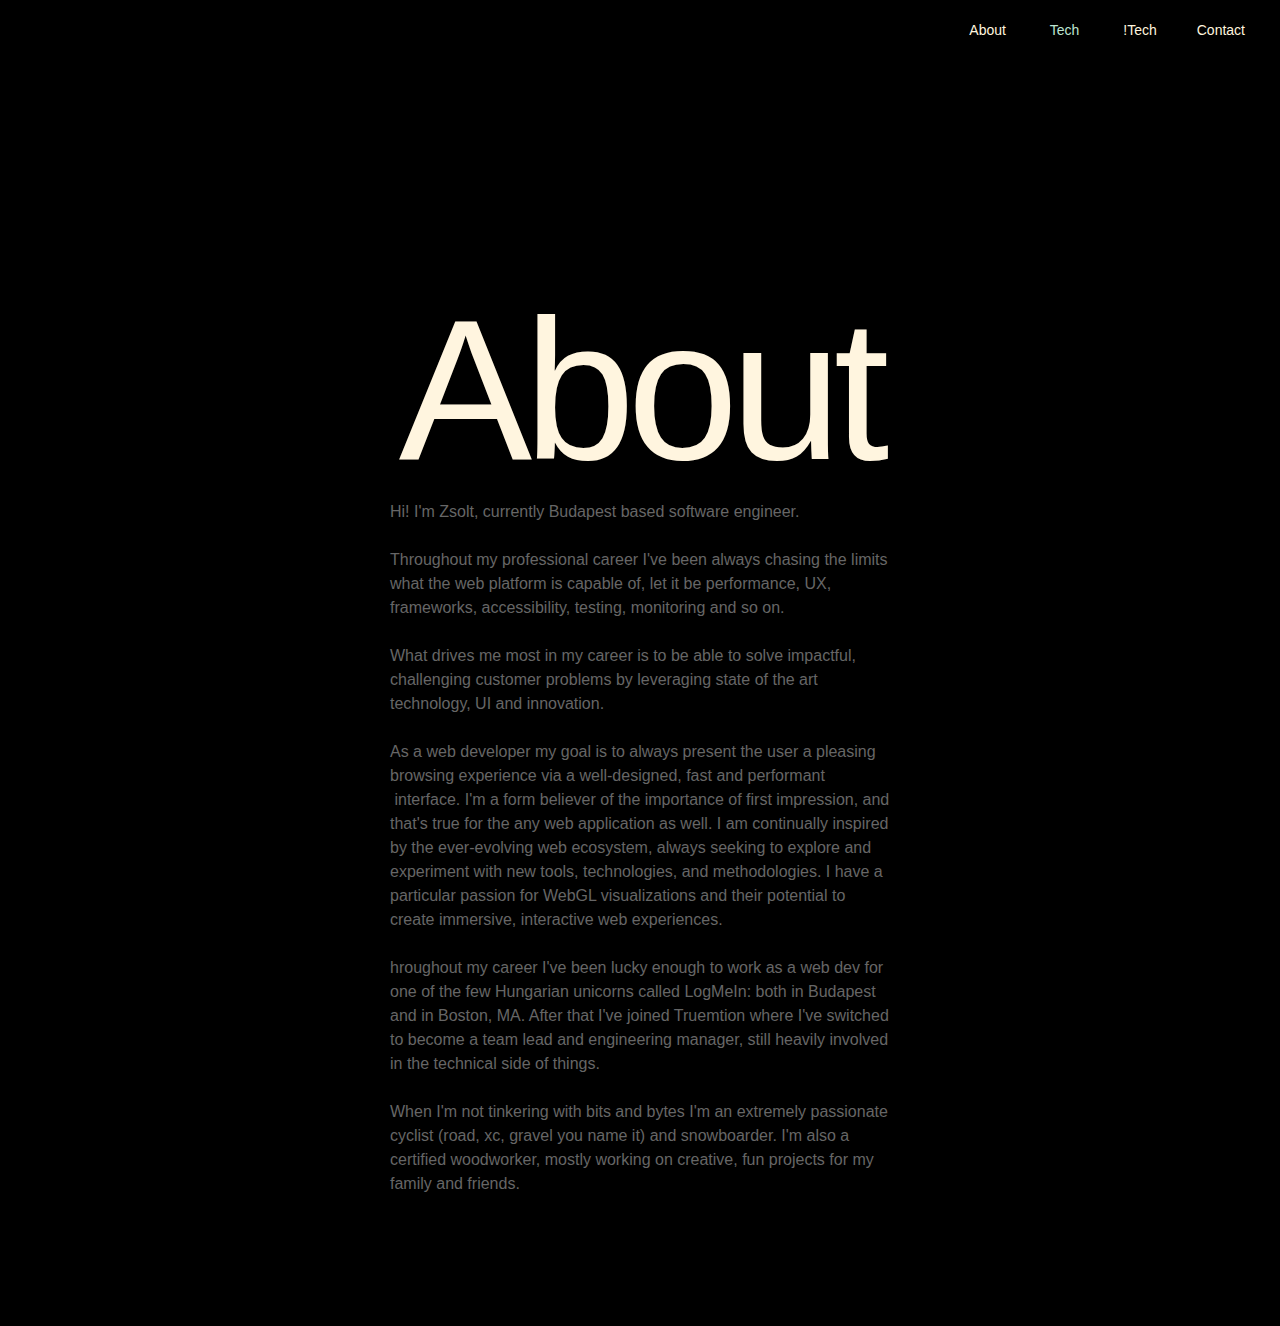
==== commit d84fe13d: "GA" ====
--- a/about.html
+++ b/about.html
@@ -11,9 +11,7 @@
     <meta content="About" property="twitter:title" />
     <meta content="width=device-width, initial-scale=1" name="viewport" />
     <meta content="Webflow" name="generator" />
-    <link
-        href="theme.css"
-        rel="stylesheet" type="text/css" />
+    <link href="theme.css" rel="stylesheet" type="text/css" />
     <link href="https://fonts.googleapis.com" rel="preconnect" />
     <link href="https://fonts.gstatic.com" rel="preconnect" crossorigin="anonymous" />
     <script src="https://ajax.googleapis.com/ajax/libs/webfont/1.6.26/webfont.js" type="text/javascript"></script>
@@ -34,28 +32,67 @@
     </script>
     <link href="https://cdn.prod.website-files.com/img/favicon.ico" rel="shortcut icon" type="image/x-icon" />
     <link href="https://cdn.prod.website-files.com/img/webclip.png" rel="apple-touch-icon" />
+    <script async src="https://www.googletagmanager.com/gtag/js?id=G-YXTYDV1PQK"></script>
+    <script>
+        window.dataLayer = window.dataLayer || [];
+        function gtag() { dataLayer.push(arguments); }
+        gtag('js', new Date());
+
+        gtag('config', 'G-YXTYDV1PQK');
+    </script>
 </head>
 
 <body>
     <div data-animation="default" data-collapse="medium" data-duration="400" data-easing="ease" data-easing2="ease"
-    role="banner" class="navbar w-nav">
-    <div class="container-2 w-container">
-        <nav role="navigation" class="w-nav-menu"><a href="about.html"
-            class="nav-link w-nav-link" style="max-width: 1410px;">About</a>
-            <a href="tech.html" aria-current="page"
-                class="nav-link-2 w-nav-link w--current" style="max-width: 1410px;">Tech</a>
-                <a href="nottech.html"
-                class="nav-link-3 w-nav-link" style="max-width: 1410px;">!Tech</a><a href="mailto:mail@zsoltnemeth.hu?subject=Hey!" class="nav-link-3 w-nav-link" style="max-width: 1410px;">Contact</a></nav>
-        <div class="w-nav-button" style="-webkit-user-select: text;" aria-label="menu" role="button" tabindex="0"
-            aria-controls="w-nav-overlay-0" aria-haspopup="menu" aria-expanded="false">
-            <div class="w-icon-nav-menu"></div>
-        </div><a href="/" class="brand w-nav-brand"><img
-                src="https://cdn.prod.website-files.com/67265bb2a36089913574e740/672b4b4c0e4aa3471f6d81cc_logo_tr_4.png"
-                loading="lazy" alt="" class="image"></a>
+        role="banner" class="navbar w-nav">
+        <div class="container-2 w-container">
+            <nav role="navigation" class="w-nav-menu"><a href="about.html" class="nav-link w-nav-link"
+                    style="max-width: 1410px;">About</a>
+                <a href="tech.html" aria-current="page" class="nav-link-2 w-nav-link w--current"
+                    style="max-width: 1410px;">Tech</a>
+                <a href="nottech.html" class="nav-link-3 w-nav-link" style="max-width: 1410px;">!Tech</a><a
+                    href="mailto:mail@zsoltnemeth.hu?subject=Hey!" class="nav-link-3 w-nav-link"
+                    style="max-width: 1410px;">Contact</a>
+            </nav>
+            <div class="w-nav-button" style="-webkit-user-select: text;" aria-label="menu" role="button" tabindex="0"
+                aria-controls="w-nav-overlay-0" aria-haspopup="menu" aria-expanded="false">
+                <div class="w-icon-nav-menu"></div>
+            </div><a href="/" class="brand w-nav-brand"><img
+                    src="https://cdn.prod.website-files.com/67265bb2a36089913574e740/672b4b4c0e4aa3471f6d81cc_logo_tr_4.png"
+                    loading="lazy" alt="" class="image"></a>
+        </div>
+        <div class="w-nav-overlay" data-wf-ignore="" id="w-nav-overlay-0"></div>
     </div>
-    <div class="w-nav-overlay" data-wf-ignore="" id="w-nav-overlay-0"></div>
-</div>
-    <section class="section"><div class="w-layout-blockcontainer w-container"><div class="sectionbg"><img src="https://cdn.prod.website-files.com/67265bb2a36089913574e740/672ddfc031fd93759e550e2f_me1.jpg" loading="lazy" width="627" sizes="(max-width: 767px) 100vw, 627px" alt="" srcset="https://cdn.prod.website-files.com/67265bb2a36089913574e740/672ddfc031fd93759e550e2f_me1-p-500.jpg 500w, https://cdn.prod.website-files.com/67265bb2a36089913574e740/672ddfc031fd93759e550e2f_me1-p-800.jpg 800w, https://cdn.prod.website-files.com/67265bb2a36089913574e740/672ddfc031fd93759e550e2f_me1-p-1080.jpg 1080w, https://cdn.prod.website-files.com/67265bb2a36089913574e740/672ddfc031fd93759e550e2f_me1-p-1600.jpg 1600w, https://cdn.prod.website-files.com/67265bb2a36089913574e740/672ddfc031fd93759e550e2f_me1-p-2000.jpg 2000w, https://cdn.prod.website-files.com/67265bb2a36089913574e740/672ddfc031fd93759e550e2f_me1.jpg 2188w" class="image-2"></div></div><h1 class="heading-4">About </h1><div class="w-layout-blockcontainer container-3 w-container"><p class="techdesc wide">Hi! I'm Zsolt, currently Budapest based software engineer.<br><br>Throughout my professional career I've been always chasing the limits what the web platform is capable of, let it be performance, UX, frameworks, accessibility, testing, monitoring and so on. <br><br>What drives me most in my career is to be able to solve impactful, challenging customer problems by leveraging state of the art technology, UI and innovation. <br><br>As a web developer my goal is to always present the user a pleasing browsing experience via a well-designed, fast and performant &nbsp;interface. I-m a form believer of the importance of first impression, and that's true for the web as well. In awe with the forever evolving web ecosystem and always looking to find a way to try out new and better technologies.<br><span>Especially a big fan of webGL visualizations.</span><br><br>Throughout my career I've been lucky enough to work as a web dev for one of the few Hungarian unicorns called LogMeIn: both in Budapest and in Boston, MA. After that I've joined Truemtion where I've become a team lead and engineering manager. <br><br>When I'm not tinkering with bits and bytes I'm an extremely passionate cyclist (road, xc, gravel you name it) and snowboarder. I'm also a certified woodworker, mostly working on fun projects for my family and friends.</p></div></section>
+    <section class="section">
+        <div class="w-layout-blockcontainer w-container">
+            <div class="sectionbg"><img
+                    src="https://cdn.prod.website-files.com/67265bb2a36089913574e740/672ddfc031fd93759e550e2f_me1.jpg"
+                    loading="lazy" width="627" sizes="(max-width: 767px) 100vw, 627px" alt=""
+                    srcset="https://cdn.prod.website-files.com/67265bb2a36089913574e740/672ddfc031fd93759e550e2f_me1-p-500.jpg 500w, https://cdn.prod.website-files.com/67265bb2a36089913574e740/672ddfc031fd93759e550e2f_me1-p-800.jpg 800w, https://cdn.prod.website-files.com/67265bb2a36089913574e740/672ddfc031fd93759e550e2f_me1-p-1080.jpg 1080w, https://cdn.prod.website-files.com/67265bb2a36089913574e740/672ddfc031fd93759e550e2f_me1-p-1600.jpg 1600w, https://cdn.prod.website-files.com/67265bb2a36089913574e740/672ddfc031fd93759e550e2f_me1-p-2000.jpg 2000w, https://cdn.prod.website-files.com/67265bb2a36089913574e740/672ddfc031fd93759e550e2f_me1.jpg 2188w"
+                    class="image-2"></div>
+        </div>
+        <h1 class="heading-4">About </h1>
+        <div class="w-layout-blockcontainer container-3 w-container">
+            <p class="techdesc wide">Hi! I'm Zsolt, currently Budapest based software engineer.<br><br>Throughout my
+                professional career I've been always chasing the limits what the web platform is capable of, let it be
+                performance, UX, frameworks, accessibility, testing, monitoring and so on. <br><br>What drives me most
+                in my career is to be able to solve impactful, challenging customer problems by leveraging state of the
+                art technology, UI and innovation. <br><br>As a web developer my goal is to always present the user a
+                pleasing browsing experience via a well-designed, fast and performant  interface. I'm a form believer of
+                the importance of first impression, and that's true for the any web application as well. I am
+                continually inspired by the ever-evolving web ecosystem, always seeking to explore and experiment with
+                new tools, technologies, and methodologies. I have a particular passion for WebGL visualizations and
+                their potential to create immersive, interactive web experiences. </span><br><br>
+
+
+                hroughout my career I've been lucky enough to work as a web dev for one of the few Hungarian unicorns
+                called LogMeIn: both in Budapest and in Boston, MA. After that I've joined Truemtion where I've switched
+                to become a team lead and engineering manager, still heavily involved in the technical side of things.
+                <br><br>When I'm not tinkering with bits and bytes I'm an extremely passionate
+                cyclist (road, xc, gravel you name it) and snowboarder. I'm also a certified woodworker, mostly working
+                on creative, fun projects for my family and friends.</p>
+        </div>
+    </section>
     <script src="https://d3e54v103j8qbb.cloudfront.net/js/jquery-3.5.1.min.dc5e7f18c8.js?site=67265bb2a36089913574e740"
         type="text/javascript" integrity="sha256-9/aliU8dGd2tb6OSsuzixeV4y/faTqgFtohetphbbj0="
         crossorigin="anonymous"></script>
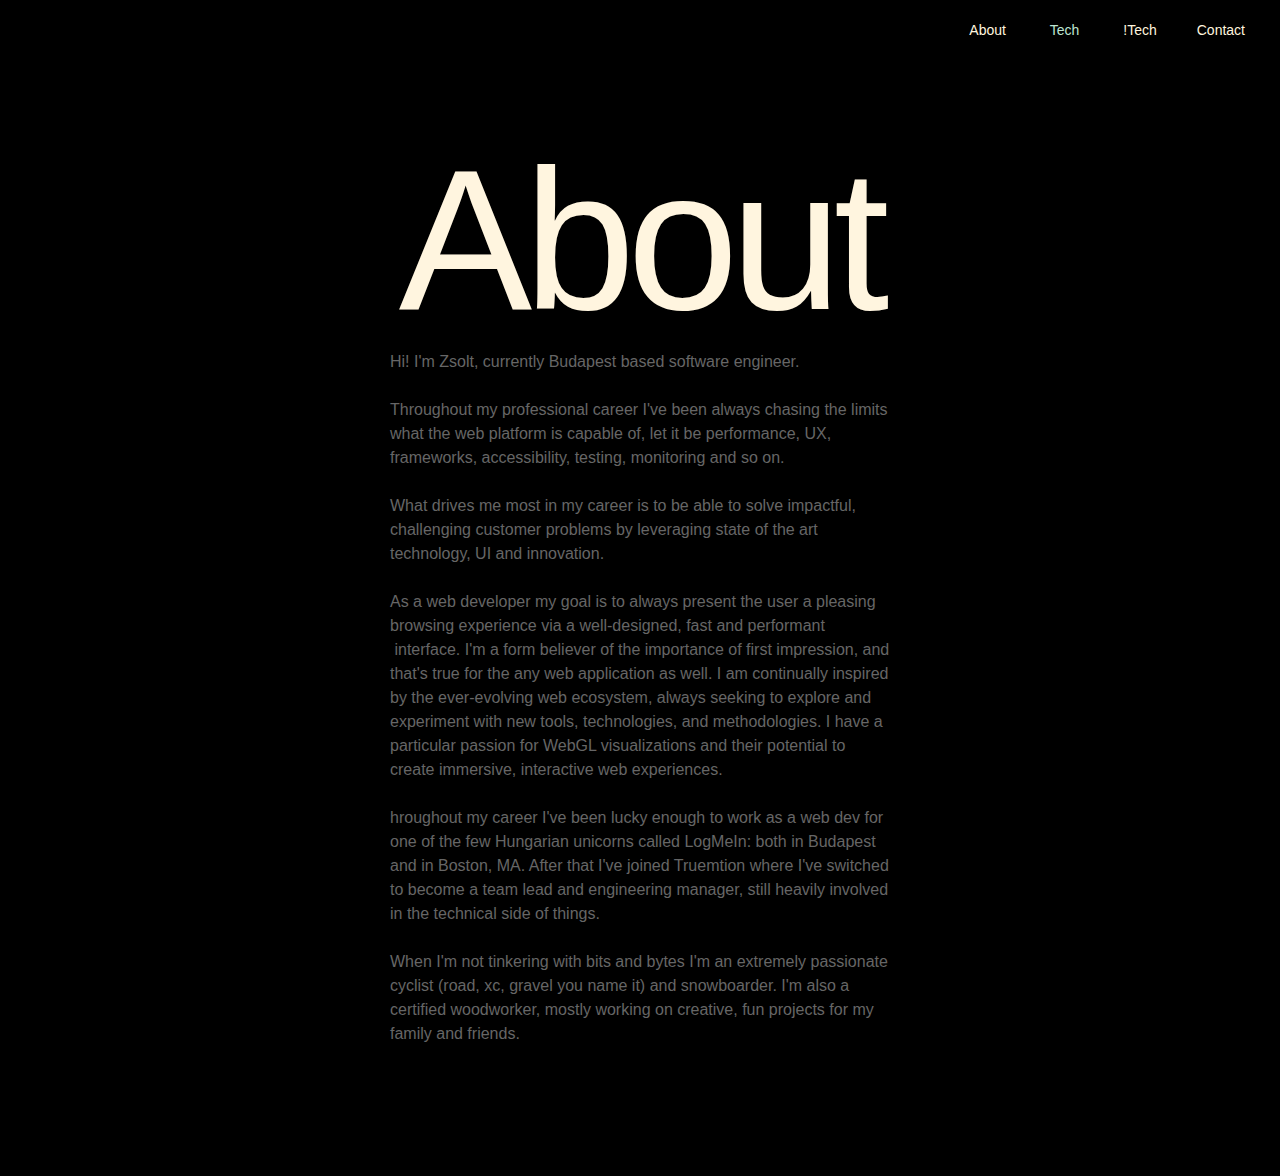
==== commit 4b3b042e: "paddings" ====
--- a/about.html
+++ b/about.html
@@ -63,7 +63,7 @@
         </div>
         <div class="w-nav-overlay" data-wf-ignore="" id="w-nav-overlay-0"></div>
     </div>
-    <section class="section">
+    <section class="section backgrounded">
         <div class="w-layout-blockcontainer w-container">
             <div class="sectionbg"><img
                     src="https://cdn.prod.website-files.com/67265bb2a36089913574e740/672ddfc031fd93759e550e2f_me1.jpg"
